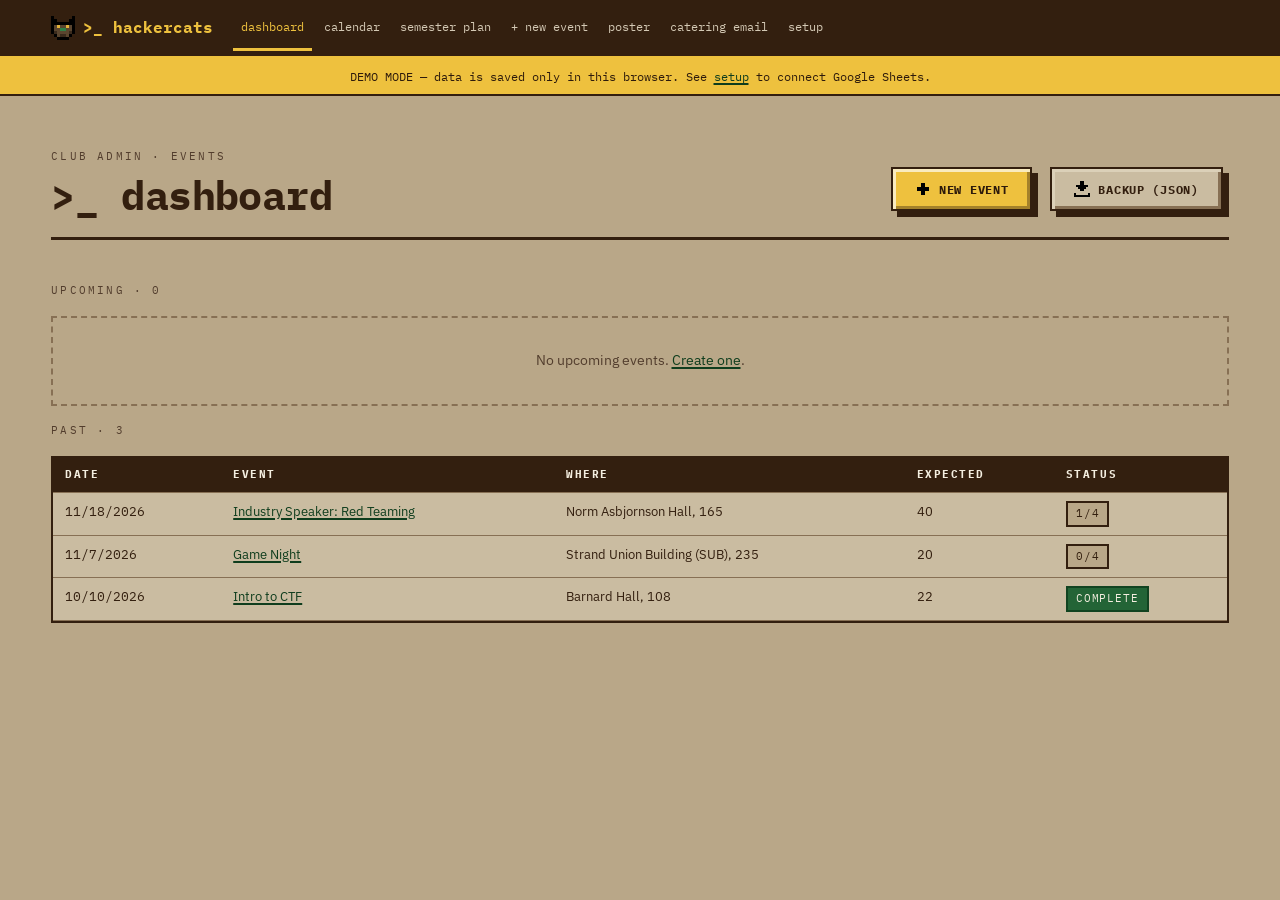
==== index.html @ 4f12ceac "Club admin app: events, posters, catering FRoR email, calendar, semester plan Static site for GitHub" ====
<!doctype html>
<html lang="en">
<head>
  <meta charset="utf-8">
  <meta name="viewport" content="width=device-width, initial-scale=1">
  <title>Club Admin — Dashboard</title>
  <link rel="icon" href="assets/icons/cat.svg">
  <link rel="stylesheet" href="css/app.css">
</head>
<body>
  <main class="page">
    <header class="head">
      <div>
        <div class="eyebrow">Club admin · events</div>
        <h1>&gt;_ dashboard</h1>
      </div>
      <div class="row">
        <a class="btn" href="event.html"><img src="assets/icons/plus.svg" alt=""> New event</a>
        <button class="btn btn--plain" id="export"><img src="assets/icons/download.svg" alt=""> Backup (JSON)</button>
      </div>
    </header>
    <div id="content" class="stack"><div class="empty">Loading…</div></div>
  </main>

  <script src="config.js"></script>
  <script src="js/demo-seed.js"></script>
  <script src="js/store.js"></script>
  <script src="js/common.js"></script>
  <script src="js/calendar.js"></script>
  <script src="js/dashboard.js"></script>
</body>
</html>
---- css/app.css ----
/*
 * App styles, built on the Hacker Cats design-kit tokens (css/tokens/*).
 * Brand rules (from the design kit README):
 *   - Fields sink, buttons rise.
 *   - Sharp corners everywhere. No gradients, no blur.
 *   - Green (--hc-live) is for state only (done / live), never navigation.
 *   - Fluid layout via clamp() and auto-fit grids instead of media queries.
 */
@import "./tokens/fonts.css";
@import "./tokens/colors.css";
@import "./tokens/typography.css";
@import "./tokens/spacing.css";
@import "./tokens/depth.css";
@import "./tokens/texture.css";
@import "./tokens/base.css";

/* ---------- layout ---------- */
.page {
  max-width: var(--page-max);
  margin: 0 auto;
  padding: var(--pad-page-y) var(--pad-page-x) 72px;
  display: flex;
  flex-direction: column;
  gap: var(--gap-stack);
}
.stack { display: flex; flex-direction: column; gap: var(--space-4); }
.row { display: flex; flex-wrap: wrap; gap: var(--space-3); align-items: center; }
.row--end { justify-content: flex-end; }
.grid { display: grid; gap: var(--space-5); grid-template-columns: repeat(auto-fit, minmax(min(100%, 320px), 1fr)); }
.grid--wide { grid-template-columns: repeat(auto-fit, minmax(min(100%, 460px), 1fr)); }
.hidden { display: none !important; }

/* ---------- top nav (ink surface) ---------- */
.nav {
  background: var(--surface-dark);
  color: var(--text-on-dark);
  border-bottom: var(--frame-thick) solid var(--hc-signal);
}
.nav__inner {
  max-width: var(--page-max);
  margin: 0 auto;
  padding: 0 var(--pad-page-x);
  display: flex;
  flex-wrap: wrap;
  align-items: center;
  gap: var(--space-2) var(--space-5);
  min-height: 56px;
}
.nav__brand {
  font-family: var(--font-mono);
  font-weight: 700;
  font-size: 16px;
  color: var(--hc-signal);
  text-decoration: none;
  display: flex;
  align-items: center;
  gap: var(--space-2);
}
.nav__brand img { width: 24px; height: 24px; image-rendering: pixelated; }
.nav__links { display: flex; flex-wrap: wrap; gap: 0 var(--space-1); flex: 1; }
.nav__links a {
  font-family: var(--font-mono);
  font-size: var(--size-mono-sm);
  text-transform: lowercase;
  color: var(--text-on-dark);
  text-decoration: none;
  padding: var(--space-3) var(--space-2);
  border-bottom: 3px solid transparent;
}
.nav__links a:hover { color: var(--hc-cream); }
.nav__links a[aria-current="page"] { color: var(--hc-signal); border-bottom-color: var(--hc-signal); }
.nav__auth { font-family: var(--font-mono); font-size: var(--size-mono-sm); display: flex; gap: var(--space-3); align-items: center; }

/* ---------- page heading ---------- */
.head {
  display: flex;
  align-items: flex-end;
  justify-content: space-between;
  gap: var(--space-6);
  flex-wrap: wrap;
  border-bottom: var(--frame-thick) solid var(--border-strong);
  padding-bottom: var(--space-5);
}
.eyebrow {
  font-family: var(--font-mono);
  font-size: var(--size-label);
  letter-spacing: var(--tracking-eyebrow);
  text-transform: uppercase;
  color: var(--text-muted);
}
h1, .h1 {
  font-family: var(--font-display);
  font-weight: 700;
  font-size: var(--size-h1);
  letter-spacing: var(--tracking-wordmark);
  line-height: var(--leading-tight);
  margin: var(--space-2) 0 0;
}
h2 { font-family: var(--font-sans); font-weight: 600; font-size: var(--size-h2); margin: 0; line-height: var(--leading-snug); }
h3 { font-family: var(--font-sans); font-weight: 600; font-size: 15px; margin: 0; }
.lead { color: var(--text-muted); max-width: 52ch; margin: 0; }
.muted { color: var(--text-muted); }
.mono { font-family: var(--font-mono); font-size: var(--size-mono); }
p { margin: 0; max-width: var(--measure-body); }

/* ---------- cards ---------- */
.card {
  background: var(--surface-card);
  border: var(--frame) solid var(--border-strong);
  box-shadow: var(--lift) var(--lift) 0 var(--hc-ground-drop);
  display: flex;
  flex-direction: column;
}
.card__bar {
  display: flex;
  align-items: baseline;
  justify-content: space-between;
  gap: var(--space-3);
  flex-wrap: wrap;
  padding: var(--space-3) var(--space-5);
  border-bottom: var(--frame) solid var(--border-strong);
  font-family: var(--font-mono);
  font-size: var(--size-mono-sm);
  letter-spacing: var(--tracking-label);
  text-transform: uppercase;
}
.card__body { padding: var(--pad-card); display: flex; flex-direction: column; gap: var(--space-4); }

/* ---------- buttons: they rise ---------- */
.btn {
  --face: var(--hc-signal);
  --hi: var(--hc-signal-hi);
  --lo: var(--hc-signal-lo);
  --label: var(--text-on-signal);
  appearance: none;
  display: inline-flex;
  align-items: center;
  justify-content: center;
  gap: var(--space-2);
  min-height: var(--hit-min);
  padding: 0 var(--pad-button-x);
  background: var(--face);
  color: var(--label);
  border: var(--frame) solid var(--hc-ink);
  box-shadow:
    inset var(--bevel) var(--bevel) 0 var(--hi),
    inset calc(var(--bevel) * -1) calc(var(--bevel) * -1) 0 var(--lo),
    var(--lift) var(--lift) 0 var(--hc-ink);
  font-family: var(--font-mono);
  font-weight: 700;
  font-size: var(--size-mono-sm);
  letter-spacing: 0.06em;
  text-transform: uppercase;
  text-decoration: none;
  cursor: pointer;
  transition: transform var(--dur-press) var(--ease-snap), box-shadow var(--dur-press) var(--ease-snap);
  margin: 0 var(--lift) var(--lift) 0; /* room for the drop */
}
.btn:hover { color: var(--label); }
.btn:active {
  transform: translate(var(--lift-travel), var(--lift-travel));
  box-shadow:
    inset var(--bevel) var(--bevel) 0 var(--hi),
    inset calc(var(--bevel) * -1) calc(var(--bevel) * -1) 0 var(--lo),
    var(--lift-press) var(--lift-press) 0 var(--hc-ink);
}
.btn:focus-visible { outline: 3px solid var(--hc-ink); outline-offset: 3px; }
.btn[disabled] { opacity: 0.5; cursor: not-allowed; }
.btn--ink { --face: var(--hc-ink); --hi: var(--hc-ink-tex); --lo: oklch(0.18 0.03 58); --label: var(--hc-cream); }
.btn--plain { --face: var(--hc-raised); --hi: var(--hc-field); --lo: var(--hc-line); --label: var(--hc-ink); }
.btn--danger { --face: var(--hc-oxide); --hi: var(--hc-oxide-hi); --lo: var(--hc-oxide-lo); --label: var(--text-on-oxide); }
.btn--sm { min-height: 34px; padding: 0 var(--space-3); font-size: var(--size-label); --lift: 4px; --lift-travel: 3px; --bevel: 2px; }
.btn img { width: 16px; height: 16px; image-rendering: pixelated; }

/* ---------- fields: they sink ---------- */
.field { display: flex; flex-direction: column; gap: var(--space-1); min-width: 0; }
.field > span, .label {
  font-family: var(--font-mono);
  font-size: var(--size-label);
  letter-spacing: var(--tracking-label);
  text-transform: uppercase;
  color: var(--text-muted);
}
.field small { color: var(--text-muted); font-size: var(--size-body-sm); }
input:not([type="checkbox"]):not([type="radio"]):not([type="color"]):not([type="file"]),
select,
textarea {
  font: inherit;
  font-family: var(--font-mono);
  font-size: var(--size-mono);
  color: var(--text-body);
  background: var(--surface-field);
  border: var(--frame) solid var(--border-strong);
  box-shadow: var(--well-shadow);
  padding: var(--pad-control-y) var(--pad-control-x);
  min-height: var(--hit-min);
  width: 100%;
}
textarea { min-height: 120px; resize: vertical; line-height: var(--leading-mono); }
input::placeholder, textarea::placeholder { color: var(--text-placeholder); }
input:focus, select:focus, textarea:focus { outline: 3px solid var(--hc-signal); outline-offset: 0; }
input[type="checkbox"], input[type="radio"] { width: 20px; height: 20px; accent-color: var(--hc-live); margin: 0; flex: none; }
input[type="color"] { width: 56px; height: var(--hit-min); border: var(--frame) solid var(--border-strong); padding: 2px; background: var(--surface-field); }
.form-grid { display: grid; gap: var(--space-4); grid-template-columns: repeat(auto-fit, minmax(min(100%, 200px), 1fr)); }
.form-grid .span-all { grid-column: 1 / -1; }
fieldset { border: var(--frame) solid var(--border-strong); padding: var(--space-5); margin: 0; display: flex; flex-direction: column; gap: var(--space-4); }
legend { font-family: var(--font-mono); font-weight: 700; font-size: var(--size-mono-sm); letter-spacing: var(--tracking-label); text-transform: uppercase; padding: 0 var(--space-2); }
.check { display: flex; align-items: center; gap: var(--space-2); cursor: pointer; }

/* ---------- alerts ---------- */
.alert {
  border: var(--frame) solid var(--border-strong);
  border-left-width: 10px;
  background: var(--surface-card);
  padding: var(--space-3) var(--space-4);
  display: flex;
  gap: var(--space-3);
  align-items: flex-start;
}
.alert img { width: 20px; height: 20px; flex: none; image-rendering: pixelated; margin-top: 2px; }
.alert strong { font-weight: 600; }
.alert--caution { border-left-color: var(--hc-signal); }
.alert--danger { border-left-color: var(--hc-oxide); color: var(--hc-oxide-quiet); }
.alert--ok { border-left-color: var(--hc-live); }
.alert--info { border-left-color: var(--hc-tan); }

/* ---------- chips / badges ---------- */
.chip {
  display: inline-flex;
  align-items: center;
  gap: 4px;
  font-family: var(--font-mono);
  font-size: var(--size-label);
  letter-spacing: 0.08em;
  text-transform: uppercase;
  padding: 2px 8px;
  border: var(--frame) solid var(--border-strong);
  background: var(--surface-page);
  white-space: nowrap;
}
.chip--signal { background: var(--hc-signal); color: var(--text-on-signal); }
.chip--ink { background: var(--hc-ink); color: var(--hc-cream); }
.chip--live { background: var(--hc-live); color: var(--text-on-live); border-color: var(--hc-live-lo); }
.chip--oxide { background: var(--hc-oxide); color: var(--text-on-oxide); }

/* ---------- event cards / checklist ---------- */
.event-card .card__bar { background: var(--hc-ink); color: var(--hc-cream); }
.event-card .card__bar .date { color: var(--hc-signal); }
.meta { display: grid; grid-template-columns: auto 1fr; gap: 2px var(--space-3); font-size: var(--size-body-sm); }
.meta dt { font-family: var(--font-mono); font-size: var(--size-label); text-transform: uppercase; letter-spacing: var(--tracking-label); color: var(--text-muted); padding-top: 2px; }
.meta dd { margin: 0; }
.checklist { list-style: none; margin: 0; padding: 0; display: grid; gap: var(--space-2); grid-template-columns: repeat(auto-fit, minmax(160px, 1fr)); }
.checklist label { display: flex; gap: var(--space-2); align-items: center; font-size: var(--size-body-sm); cursor: pointer; }
.checklist .done { color: var(--hc-live-quiet); font-weight: 600; }
.progress { height: 10px; border: var(--frame) solid var(--border-strong); background: var(--surface-field); }
.progress > div { height: 100%; background: var(--hc-live); }

/* ---------- tables ---------- */
.table-wrap { overflow-x: auto; border: var(--frame) solid var(--border-strong); }
table { border-collapse: collapse; width: 100%; font-size: var(--size-body-sm); background: var(--surface-card); }
th, td { text-align: left; padding: var(--space-2) var(--space-3); border-bottom: 1px solid var(--border-quiet); vertical-align: top; }
th { font-family: var(--font-mono); font-size: var(--size-label); letter-spacing: var(--tracking-label); text-transform: uppercase; background: var(--hc-ink); color: var(--hc-cream); }
tr.is-break td { background: var(--hc-ground); color: var(--text-muted); }
tr.is-now td { background: var(--hc-field); }

/* ---------- month calendar ---------- */
.cal { border: var(--frame) solid var(--border-strong); background: var(--surface-card); }
.cal__head { display: flex; justify-content: space-between; align-items: center; gap: var(--space-3); padding: var(--space-3) var(--space-4); border-bottom: var(--frame) solid var(--border-strong); flex-wrap: wrap; }
.cal__title { font-family: var(--font-mono); font-weight: 700; font-size: var(--size-h2); }
.cal__grid { display: grid; grid-template-columns: repeat(7, minmax(0, 1fr)); }
.cal__dow { font-family: var(--font-mono); font-size: var(--size-label); letter-spacing: var(--tracking-label); text-transform: uppercase; padding: var(--space-2); background: var(--hc-ink); color: var(--hc-cream); }
.cal__day { min-height: clamp(64px, 11vw, 116px); border-right: 1px solid var(--border-quiet); border-bottom: 1px solid var(--border-quiet); padding: 4px; display: flex; flex-direction: column; gap: 3px; min-width: 0; }
.cal__day:nth-child(7n) { border-right: 0; }
.cal__day.is-other { background: var(--hc-ground); opacity: 0.6; }
.cal__day.is-break { background: var(--hc-ground); }
.cal__day.is-today { outline: 3px solid var(--hc-ink); outline-offset: -3px; }
.cal__num { font-family: var(--font-mono); font-size: var(--size-mono-sm); font-weight: 700; }
.cal__item {
  display: block;
  font-size: 11px;
  line-height: 1.3;
  padding: 2px 4px;
  overflow: hidden;
  text-overflow: ellipsis;
  white-space: nowrap;
  text-decoration: none;
  border: 1px solid var(--hc-ink);
}
.cal__item--event { background: var(--hc-signal); color: var(--text-on-signal); }
.cal__item--meeting { background: var(--hc-ink); color: var(--hc-cream); }
.cal__item--break { background: transparent; border-style: dashed; color: var(--text-muted); }
.cal__item:hover { color: inherit; filter: brightness(1.08); }
.legend { display: flex; gap: var(--space-4); flex-wrap: wrap; font-size: var(--size-body-sm); align-items: center; }
.legend .cal__item { display: inline-block; }

/* ---------- tabs ---------- */
.tabs { display: flex; gap: 0; border-bottom: var(--frame) solid var(--border-strong); flex-wrap: wrap; }
.tabs button {
  font-family: var(--font-mono);
  font-size: var(--size-mono-sm);
  text-transform: uppercase;
  letter-spacing: 0.06em;
  background: transparent;
  border: var(--frame) solid transparent;
  border-bottom: 0;
  padding: var(--space-3) var(--space-4);
  cursor: pointer;
  color: var(--text-body);
  margin-bottom: -2px;
}
.tabs button[aria-selected="true"] { background: var(--surface-card); border-color: var(--border-strong); }

/* ---------- toast ---------- */
.toast {
  position: fixed;
  right: var(--space-5);
  bottom: var(--space-5);
  z-index: 50;
  background: var(--hc-ink);
  color: var(--hc-cream);
  font-family: var(--font-mono);
  font-size: var(--size-mono-sm);
  padding: var(--space-3) var(--space-4);
  border: var(--frame) solid var(--hc-signal);
  box-shadow: var(--lift) var(--lift) 0 var(--hc-ground-drop);
  max-width: min(90vw, 420px);
}
.toast--danger { border-color: var(--hc-oxide-hi); }

/* ---------- demo banner ---------- */
.banner {
  background: var(--hc-signal);
  color: var(--text-on-signal);
  border-bottom: var(--frame) solid var(--hc-ink);
  font-family: var(--font-mono);
  font-size: var(--size-mono-sm);
  padding: var(--space-2) var(--pad-page-x);
  text-align: center;
}

/* ---------- empty / loading ---------- */
.empty { border: var(--frame) dashed var(--border-quiet); padding: var(--space-7); text-align: center; color: var(--text-muted); }

/* ---------- code blocks (ink surface) ---------- */
pre, .terminal {
  background: var(--hc-ink);
  color: var(--text-on-dark);
  font-family: var(--font-mono);
  font-size: var(--size-mono-sm);
  line-height: var(--leading-mono);
  padding: var(--space-4);
  overflow-x: auto;
  margin: 0;
  white-space: pre-wrap;
  word-break: break-word;
}

@media print {
  .nav, .banner, .no-print { display: none !important; }
  body { background: #fff; }
}
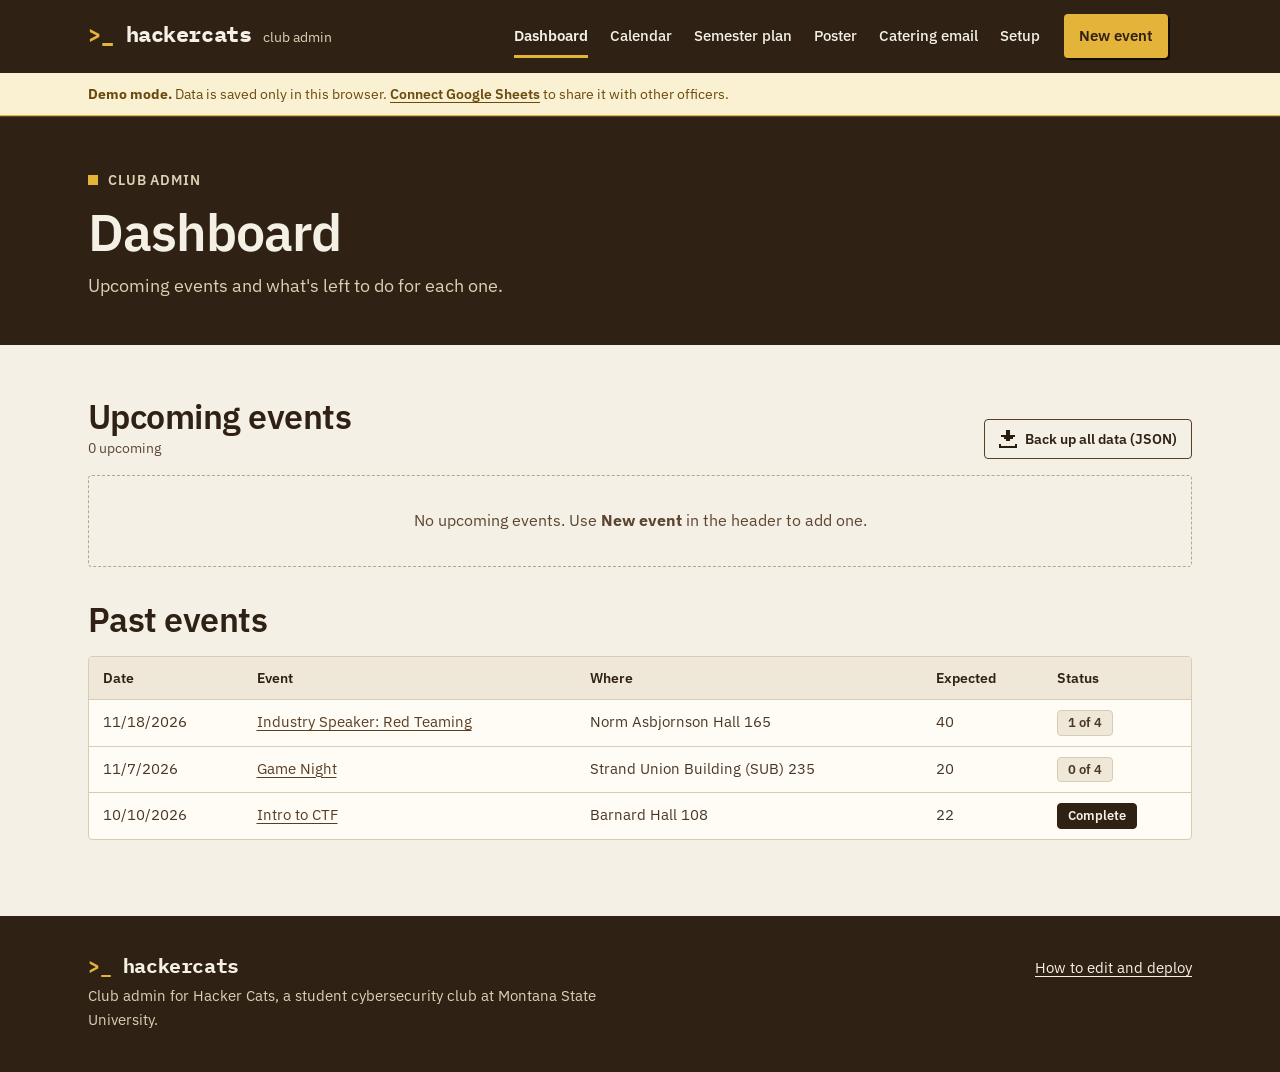
==== commit 3ec7bb55: "Redesign for the new Hacker Cats design kit (Web expression) Paper ground with ink header/footer and" ====
--- a/index.html
+++ b/index.html
@@ -3,27 +3,25 @@
 <head>
   <meta charset="utf-8">
   <meta name="viewport" content="width=device-width, initial-scale=1">
-  <title>Club Admin — Dashboard</title>
+  <title>Dashboard · hackercats club admin</title>
   <link rel="icon" href="assets/icons/cat.svg">
   <link rel="stylesheet" href="css/app.css">
 </head>
 <body>
-  <main class="page">
-    <header class="head">
-      <div>
-        <div class="eyebrow">Club admin · events</div>
-        <h1>&gt;_ dashboard</h1>
+  <main id="main" tabindex="-1">
+    <div class="page-head">
+      <div class="wrap">
+        <p class="eyebrow">Club admin</p>
+        <h1>Dashboard</h1>
+        <p class="lede">Upcoming events and what's left to do for each one.</p>
       </div>
-      <div class="row">
-        <a class="btn" href="event.html"><img src="assets/icons/plus.svg" alt=""> New event</a>
-        <button class="btn btn--plain" id="export"><img src="assets/icons/download.svg" alt=""> Backup (JSON)</button>
-      </div>
-    </header>
-    <div id="content" class="stack"><div class="empty">Loading…</div></div>
+    </div>
+    <div class="wrap page" id="content"><p class="muted">Loading…</p></div>
   </main>
 
   <script src="config.js"></script>
   <script src="js/demo-seed.js"></script>
+  <script src="js/icon-grids.js"></script>
   <script src="js/store.js"></script>
   <script src="js/common.js"></script>
   <script src="js/calendar.js"></script>
--- a/css/app.css
+++ b/css/app.css
@@ -1,361 +1,275 @@
 /*
- * App styles, built on the Hacker Cats design-kit tokens (css/tokens/*).
- * Brand rules (from the design kit README):
- *   - Fields sink, buttons rise.
- *   - Sharp corners everywhere. No gradients, no blur.
- *   - Green (--hc-live) is for state only (done / live), never navigation.
- *   - Fluid layout via clamp() and auto-fit grids instead of media queries.
+ * App styles: the Hacker Cats design kit's **Web** expression
+ * (design-kit/readme.md → "WEB foundations", design-kit/COMPONENTS.md).
+ * Style with --web-* tokens only (css/tokens/web.css); don't invent new colours.
+ *
+ * Quick rules:
+ *   - Paper ground, ink header/footer. Brown = primary action.
+ *   - Yellow = highlight only (markers, underlines, focus ring) — plus the one
+ *     CTA button that sits on the ink header. Never yellow text on paper.
+ *   - Green = something live right now. Not "done", not navigation.
+ *   - 4px corners; hard offset shadows only on cards and primary buttons.
+ *   - Hover darkens or adds a frame. One primary button per view.
+ *
+ * (Posters are print, so they use the Field Manual look in css/posters.css.)
  */
 @import "./tokens/fonts.css";
-@import "./tokens/colors.css";
-@import "./tokens/typography.css";
-@import "./tokens/spacing.css";
-@import "./tokens/depth.css";
-@import "./tokens/texture.css";
+@import "./tokens/colors.css";      /* Field Manual palette; used by pixel icons */
+@import "./tokens/web.css";
 @import "./tokens/base.css";
 
+h1, h2, h3 { color: var(--web-ink); font-weight: 600; margin: 0; text-wrap: balance; }
+h2 { font-size: var(--web-size-h2); line-height: 1.2; letter-spacing: -0.015em; }
+h3 { font-size: var(--web-size-h3); line-height: 1.3; }
+p { margin: 0; max-width: var(--web-measure); }
+code, kbd, pre, .mono { font-family: var(--web-font-mono); font-size: 0.92em; }
+.muted { color: var(--web-muted); }
+.small { font-size: var(--web-size-small); }
+.hidden { display: none !important; }
+#draft-note:empty, #error-summary:empty, #meeting-errors:empty, #made-row:empty { display: none; }
+.sr-only { position: absolute; width: 1px; height: 1px; overflow: hidden; clip: rect(0 0 0 0); white-space: nowrap; }
+
 /* ---------- layout ---------- */
-.page {
-  max-width: var(--page-max);
-  margin: 0 auto;
-  padding: var(--pad-page-y) var(--pad-page-x) 72px;
-  display: flex;
-  flex-direction: column;
-  gap: var(--gap-stack);
-}
-.stack { display: flex; flex-direction: column; gap: var(--space-4); }
-.row { display: flex; flex-wrap: wrap; gap: var(--space-3); align-items: center; }
-.row--end { justify-content: flex-end; }
-.grid { display: grid; gap: var(--space-5); grid-template-columns: repeat(auto-fit, minmax(min(100%, 320px), 1fr)); }
-.grid--wide { grid-template-columns: repeat(auto-fit, minmax(min(100%, 460px), 1fr)); }
-.hidden { display: none !important; }
-
-/* ---------- top nav (ink surface) ---------- */
-.nav {
-  background: var(--surface-dark);
-  color: var(--text-on-dark);
-  border-bottom: var(--frame-thick) solid var(--hc-signal);
-}
-.nav__inner {
-  max-width: var(--page-max);
-  margin: 0 auto;
-  padding: 0 var(--pad-page-x);
-  display: flex;
-  flex-wrap: wrap;
-  align-items: center;
-  gap: var(--space-2) var(--space-5);
-  min-height: 56px;
-}
-.nav__brand {
-  font-family: var(--font-mono);
-  font-weight: 700;
-  font-size: 16px;
-  color: var(--hc-signal);
-  text-decoration: none;
-  display: flex;
-  align-items: center;
-  gap: var(--space-2);
-}
-.nav__brand img { width: 24px; height: 24px; image-rendering: pixelated; }
-.nav__links { display: flex; flex-wrap: wrap; gap: 0 var(--space-1); flex: 1; }
-.nav__links a {
-  font-family: var(--font-mono);
-  font-size: var(--size-mono-sm);
-  text-transform: lowercase;
-  color: var(--text-on-dark);
-  text-decoration: none;
-  padding: var(--space-3) var(--space-2);
-  border-bottom: 3px solid transparent;
-}
-.nav__links a:hover { color: var(--hc-cream); }
-.nav__links a[aria-current="page"] { color: var(--hc-signal); border-bottom-color: var(--hc-signal); }
-.nav__auth { font-family: var(--font-mono); font-size: var(--size-mono-sm); display: flex; gap: var(--space-3); align-items: center; }
-
-/* ---------- page heading ---------- */
-.head {
-  display: flex;
-  align-items: flex-end;
-  justify-content: space-between;
-  gap: var(--space-6);
-  flex-wrap: wrap;
-  border-bottom: var(--frame-thick) solid var(--border-strong);
-  padding-bottom: var(--space-5);
-}
+.wrap { max-width: var(--web-page-max); margin: 0 auto; padding-left: var(--web-pad-x); padding-right: var(--web-pad-x); }
+.page { padding-top: clamp(32px, 4vw, 56px); padding-bottom: var(--web-section-y); display: flex; flex-direction: column; gap: 32px; }
+.stack { display: flex; flex-direction: column; gap: 16px; }
+.row { display: flex; flex-wrap: wrap; gap: 12px; align-items: center; }
+.row--between { justify-content: space-between; }
+.grid { display: grid; gap: 20px; grid-template-columns: repeat(auto-fit, minmax(min(100%, 340px), 1fr)); }
+.section-head { display: flex; justify-content: space-between; align-items: flex-end; gap: 12px 16px; flex-wrap: wrap; }
+.section-head p { font-size: var(--web-size-small); color: var(--web-muted); }
+
+/* ---------- skip link ---------- */
+.skip {
+  position: absolute; left: -9999px; top: 12px; z-index: 20;
+  background: var(--web-ink); color: var(--web-on-ink); padding: 10px 16px;
+  border-radius: var(--web-radius); font-weight: 600; text-decoration: none;
+}
+.skip:focus { left: 12px; outline: 3px solid var(--web-yellow); color: var(--web-on-ink); }
+
+/* ---------- header (ink chrome) ---------- */
+.site-header { background: var(--web-ink); border-bottom: 1px solid var(--web-ink); }
+.site-header__inner {
+  display: flex; align-items: center; justify-content: space-between; gap: 12px 32px; flex-wrap: wrap;
+  padding-top: 14px; padding-bottom: 14px;
+}
+.brand { display: inline-flex; align-items: baseline; gap: 12px; text-decoration: none; padding: 8px 0; border-radius: var(--web-radius); }
+.wordmark { font-family: var(--web-font-mono); font-weight: 700; font-size: 22px; letter-spacing: -0.02em; line-height: 1; color: var(--web-on-ink); }
+.wordmark .prompt { color: var(--web-yellow); }
+.brand__sub { font-size: var(--web-size-small); color: var(--web-on-ink-muted); }
+.site-nav { display: flex; align-items: center; gap: 8px 24px; flex-wrap: wrap; }
+.site-nav ul { list-style: none; margin: 0; padding: 0; display: flex; flex-wrap: wrap; gap: 4px 22px; }
+.site-nav a {
+  display: inline-flex; align-items: center; min-height: var(--web-hit); padding: 10px 0 7px;
+  border-bottom: 3px solid transparent; color: var(--web-on-ink); text-decoration: none; font-size: 15px; font-weight: 500;
+}
+.site-nav a:hover { border-bottom-color: var(--web-control); color: var(--web-on-ink); }
+.site-nav a[aria-current="page"] { border-bottom-color: var(--web-yellow); font-weight: 600; }
+/* The CTA in the nav is a button, not a nav link: undo the link styles above. */
+.site-nav a.btn { color: var(--fg); padding: 0 14px; min-height: var(--web-hit); border: 1.5px solid var(--border); font-weight: 600; font-size: 15px; }
+.site-nav a.btn:hover { color: var(--fg); border-color: var(--border); }
+.site-header :focus-visible, .page-head :focus-visible, .site-footer :focus-visible, .on-ink :focus-visible { outline-color: var(--web-yellow); }
+.auth { display: flex; gap: 10px; align-items: center; font-size: var(--web-size-small); color: var(--web-on-ink-muted); }
+
+/* ---------- page header (ink band) ---------- */
+.page-head { background: var(--web-ink); border-top: 1px solid var(--web-ink-rule); }
+.page-head .wrap { padding-top: clamp(32px, 4vw, 56px); padding-bottom: clamp(28px, 3.5vw, 44px); display: flex; flex-direction: column; gap: 12px; }
+.page-head h1 { font-size: var(--web-size-h1); line-height: 1.1; letter-spacing: -0.02em; color: var(--web-on-ink); }
+.page-head .lede { font-size: var(--web-size-lead); color: var(--web-on-ink-muted); max-width: 62ch; }
 .eyebrow {
-  font-family: var(--font-mono);
-  font-size: var(--size-label);
-  letter-spacing: var(--tracking-eyebrow);
-  text-transform: uppercase;
-  color: var(--text-muted);
-}
-h1, .h1 {
-  font-family: var(--font-display);
-  font-weight: 700;
-  font-size: var(--size-h1);
-  letter-spacing: var(--tracking-wordmark);
-  line-height: var(--leading-tight);
-  margin: var(--space-2) 0 0;
-}
-h2 { font-family: var(--font-sans); font-weight: 600; font-size: var(--size-h2); margin: 0; line-height: var(--leading-snug); }
-h3 { font-family: var(--font-sans); font-weight: 600; font-size: 15px; margin: 0; }
-.lead { color: var(--text-muted); max-width: 52ch; margin: 0; }
-.muted { color: var(--text-muted); }
-.mono { font-family: var(--font-mono); font-size: var(--size-mono); }
-p { margin: 0; max-width: var(--measure-body); }
+  display: flex; align-items: center; gap: 10px; margin: 0;
+  font-size: 14px; font-weight: 600; letter-spacing: 0.06em; text-transform: uppercase; color: var(--web-muted);
+}
+.eyebrow::before { content: ""; width: 10px; height: 10px; background: var(--web-yellow); flex: none; }
+.page-head .eyebrow { color: var(--web-on-ink-muted); }
+
+/* ---------- demo-mode band ---------- */
+.notice-band { background: var(--web-yellow-tint); border-bottom: 1px solid var(--web-yellow); color: var(--web-yellow-text); font-size: var(--web-size-small); }
+.notice-band .wrap { padding-top: 10px; padding-bottom: 10px; }
+.notice-band a { color: var(--web-yellow-text); font-weight: 600; }
+
+/* ---------- footer ---------- */
+.site-footer { background: var(--web-ink); color: var(--web-on-ink); margin-top: auto; }
+.site-footer .wrap { padding-top: 40px; padding-bottom: 40px; display: flex; justify-content: space-between; gap: 24px 48px; flex-wrap: wrap; }
+.site-footer p { font-size: 15px; color: var(--web-on-ink-muted); }
+.site-footer .wordmark { font-size: 20px; display: block; margin-bottom: 8px; }
+.site-footer a { color: var(--web-on-ink); }
+body { display: flex; flex-direction: column; min-height: 100vh; }
+main { flex: 1; outline: none; }
+
+/* ---------- buttons ---------- */
+.btn {
+  --bg: var(--web-brown); --bg-hover: var(--web-brown-hover); --fg: var(--web-surface); --border: transparent; --shadow: var(--web-shadow-button);
+  display: inline-flex; align-items: center; justify-content: center; gap: 10px;
+  min-height: 48px; padding: 0 22px;
+  font: 600 16px/1.2 var(--web-font);
+  color: var(--fg); background: var(--bg);
+  border: 1.5px solid var(--border); border-radius: var(--web-radius);
+  box-shadow: var(--shadow);
+  text-decoration: none; cursor: pointer;
+  transition: background 120ms var(--web-ease);
+}
+.btn:hover { background: var(--bg-hover); color: var(--fg); }
+.btn--signal { --bg: var(--web-yellow); --bg-hover: #EBC155; --fg: var(--web-ink); --shadow: 2px 2px 0 #140D06; } /* only on ink surfaces */
+.btn--secondary { --bg: transparent; --bg-hover: var(--web-sunk); --fg: var(--web-ink); --border: var(--web-brown); --shadow: none; }
+.btn--on-ink { --bg: transparent; --bg-hover: #3E2D1C; --fg: var(--web-on-ink); --border: var(--web-on-ink-muted); --shadow: none; } /* secondary, on ink */
+.btn--ghost { --bg: transparent; --bg-hover: var(--web-sunk); --fg: var(--web-ink); --shadow: none; text-decoration: underline; text-underline-offset: 4px; }
+.btn--danger { --bg: var(--web-red); --bg-hover: #86311C; --fg: #FFFCF6; }
+.btn--sm { min-height: 40px; padding: 0 14px; font-size: 14px; gap: 8px; }
+.btn[disabled], .btn[aria-disabled="true"] {
+  --bg: var(--web-sunk); --bg-hover: var(--web-sunk); --fg: var(--web-muted); --shadow: none;
+  border: 1.5px dashed var(--web-line-strong); cursor: not-allowed;
+}
+.btn svg { flex: none; }
+/* <label class="btn"> wrapping a hidden file input */
+.btn:has(input[type="file"]:focus-visible) { outline: var(--web-focus-outline); outline-offset: 2px; }
 
 /* ---------- cards ---------- */
 .card {
-  background: var(--surface-card);
-  border: var(--frame) solid var(--border-strong);
-  box-shadow: var(--lift) var(--lift) 0 var(--hc-ground-drop);
-  display: flex;
-  flex-direction: column;
-}
-.card__bar {
-  display: flex;
-  align-items: baseline;
-  justify-content: space-between;
-  gap: var(--space-3);
-  flex-wrap: wrap;
-  padding: var(--space-3) var(--space-5);
-  border-bottom: var(--frame) solid var(--border-strong);
-  font-family: var(--font-mono);
-  font-size: var(--size-mono-sm);
-  letter-spacing: var(--tracking-label);
-  text-transform: uppercase;
-}
-.card__body { padding: var(--pad-card); display: flex; flex-direction: column; gap: var(--space-4); }
-
-/* ---------- buttons: they rise ---------- */
-.btn {
-  --face: var(--hc-signal);
-  --hi: var(--hc-signal-hi);
-  --lo: var(--hc-signal-lo);
-  --label: var(--text-on-signal);
-  appearance: none;
-  display: inline-flex;
-  align-items: center;
-  justify-content: center;
-  gap: var(--space-2);
-  min-height: var(--hit-min);
-  padding: 0 var(--pad-button-x);
-  background: var(--face);
-  color: var(--label);
-  border: var(--frame) solid var(--hc-ink);
-  box-shadow:
-    inset var(--bevel) var(--bevel) 0 var(--hi),
-    inset calc(var(--bevel) * -1) calc(var(--bevel) * -1) 0 var(--lo),
-    var(--lift) var(--lift) 0 var(--hc-ink);
-  font-family: var(--font-mono);
-  font-weight: 700;
-  font-size: var(--size-mono-sm);
-  letter-spacing: 0.06em;
-  text-transform: uppercase;
-  text-decoration: none;
-  cursor: pointer;
-  transition: transform var(--dur-press) var(--ease-snap), box-shadow var(--dur-press) var(--ease-snap);
-  margin: 0 var(--lift) var(--lift) 0; /* room for the drop */
-}
-.btn:hover { color: var(--label); }
-.btn:active {
-  transform: translate(var(--lift-travel), var(--lift-travel));
-  box-shadow:
-    inset var(--bevel) var(--bevel) 0 var(--hi),
-    inset calc(var(--bevel) * -1) calc(var(--bevel) * -1) 0 var(--lo),
-    var(--lift-press) var(--lift-press) 0 var(--hc-ink);
-}
-.btn:focus-visible { outline: 3px solid var(--hc-ink); outline-offset: 3px; }
-.btn[disabled] { opacity: 0.5; cursor: not-allowed; }
-.btn--ink { --face: var(--hc-ink); --hi: var(--hc-ink-tex); --lo: oklch(0.18 0.03 58); --label: var(--hc-cream); }
-.btn--plain { --face: var(--hc-raised); --hi: var(--hc-field); --lo: var(--hc-line); --label: var(--hc-ink); }
-.btn--danger { --face: var(--hc-oxide); --hi: var(--hc-oxide-hi); --lo: var(--hc-oxide-lo); --label: var(--text-on-oxide); }
-.btn--sm { min-height: 34px; padding: 0 var(--space-3); font-size: var(--size-label); --lift: 4px; --lift-travel: 3px; --bevel: 2px; }
-.btn img { width: 16px; height: 16px; image-rendering: pixelated; }
-
-/* ---------- fields: they sink ---------- */
-.field { display: flex; flex-direction: column; gap: var(--space-1); min-width: 0; }
-.field > span, .label {
-  font-family: var(--font-mono);
-  font-size: var(--size-label);
-  letter-spacing: var(--tracking-label);
-  text-transform: uppercase;
-  color: var(--text-muted);
-}
-.field small { color: var(--text-muted); font-size: var(--size-body-sm); }
-input:not([type="checkbox"]):not([type="radio"]):not([type="color"]):not([type="file"]),
-select,
-textarea {
-  font: inherit;
-  font-family: var(--font-mono);
-  font-size: var(--size-mono);
-  color: var(--text-body);
-  background: var(--surface-field);
-  border: var(--frame) solid var(--border-strong);
-  box-shadow: var(--well-shadow);
-  padding: var(--pad-control-y) var(--pad-control-x);
-  min-height: var(--hit-min);
-  width: 100%;
-}
-textarea { min-height: 120px; resize: vertical; line-height: var(--leading-mono); }
-input::placeholder, textarea::placeholder { color: var(--text-placeholder); }
-input:focus, select:focus, textarea:focus { outline: 3px solid var(--hc-signal); outline-offset: 0; }
-input[type="checkbox"], input[type="radio"] { width: 20px; height: 20px; accent-color: var(--hc-live); margin: 0; flex: none; }
-input[type="color"] { width: 56px; height: var(--hit-min); border: var(--frame) solid var(--border-strong); padding: 2px; background: var(--surface-field); }
-.form-grid { display: grid; gap: var(--space-4); grid-template-columns: repeat(auto-fit, minmax(min(100%, 200px), 1fr)); }
-.form-grid .span-all { grid-column: 1 / -1; }
-fieldset { border: var(--frame) solid var(--border-strong); padding: var(--space-5); margin: 0; display: flex; flex-direction: column; gap: var(--space-4); }
-legend { font-family: var(--font-mono); font-weight: 700; font-size: var(--size-mono-sm); letter-spacing: var(--tracking-label); text-transform: uppercase; padding: 0 var(--space-2); }
-.check { display: flex; align-items: center; gap: var(--space-2); cursor: pointer; }
+  background: var(--web-surface); border: 1px solid var(--web-line); border-radius: var(--web-radius);
+  box-shadow: var(--web-shadow-card); padding: 24px; display: flex; flex-direction: column; gap: 16px; min-width: 0;
+}
+.card--flat { box-shadow: none; }
+.card--ink { background: var(--web-ink); border-color: var(--web-ink); color: var(--web-on-ink); box-shadow: none; }
+.card__head { display: flex; justify-content: space-between; align-items: baseline; gap: 8px 16px; flex-wrap: wrap; }
+.card__head .meta { font-size: var(--web-size-small); color: var(--web-muted); }
+
+/* ---------- badges ---------- */
+.badge {
+  display: inline-flex; align-items: center; gap: 8px; padding: 2px 10px;
+  font: 600 13px/1.5 var(--web-font); white-space: nowrap;
+  color: var(--web-text); background: var(--web-sunk); border: 1px solid var(--web-line); border-radius: var(--web-radius);
+}
+.badge--signal { color: var(--web-yellow-text); background: var(--web-yellow-tint); border-color: var(--web-yellow); }
+.badge--danger { color: var(--web-red-text); background: var(--web-red-tint); border-color: var(--web-red); }
+.badge--live { color: var(--web-green-text); background: var(--web-green-tint); border-color: var(--web-green); }
+.badge--ink { color: var(--web-on-ink); background: var(--web-ink); border-color: var(--web-ink); }
 
 /* ---------- alerts ---------- */
 .alert {
-  border: var(--frame) solid var(--border-strong);
-  border-left-width: 10px;
-  background: var(--surface-card);
-  padding: var(--space-3) var(--space-4);
-  display: flex;
-  gap: var(--space-3);
-  align-items: flex-start;
-}
-.alert img { width: 20px; height: 20px; flex: none; image-rendering: pixelated; margin-top: 2px; }
-.alert strong { font-weight: 600; }
-.alert--caution { border-left-color: var(--hc-signal); }
-.alert--danger { border-left-color: var(--hc-oxide); color: var(--hc-oxide-quiet); }
-.alert--ok { border-left-color: var(--hc-live); }
-.alert--info { border-left-color: var(--hc-tan); }
-
-/* ---------- chips / badges ---------- */
-.chip {
-  display: inline-flex;
-  align-items: center;
-  gap: 4px;
-  font-family: var(--font-mono);
-  font-size: var(--size-label);
-  letter-spacing: 0.08em;
-  text-transform: uppercase;
-  padding: 2px 8px;
-  border: var(--frame) solid var(--border-strong);
-  background: var(--surface-page);
-  white-space: nowrap;
-}
-.chip--signal { background: var(--hc-signal); color: var(--text-on-signal); }
-.chip--ink { background: var(--hc-ink); color: var(--hc-cream); }
-.chip--live { background: var(--hc-live); color: var(--text-on-live); border-color: var(--hc-live-lo); }
-.chip--oxide { background: var(--hc-oxide); color: var(--text-on-oxide); }
-
-/* ---------- event cards / checklist ---------- */
-.event-card .card__bar { background: var(--hc-ink); color: var(--hc-cream); }
-.event-card .card__bar .date { color: var(--hc-signal); }
-.meta { display: grid; grid-template-columns: auto 1fr; gap: 2px var(--space-3); font-size: var(--size-body-sm); }
-.meta dt { font-family: var(--font-mono); font-size: var(--size-label); text-transform: uppercase; letter-spacing: var(--tracking-label); color: var(--text-muted); padding-top: 2px; }
-.meta dd { margin: 0; }
-.checklist { list-style: none; margin: 0; padding: 0; display: grid; gap: var(--space-2); grid-template-columns: repeat(auto-fit, minmax(160px, 1fr)); }
-.checklist label { display: flex; gap: var(--space-2); align-items: center; font-size: var(--size-body-sm); cursor: pointer; }
-.checklist .done { color: var(--hc-live-quiet); font-weight: 600; }
-.progress { height: 10px; border: var(--frame) solid var(--border-strong); background: var(--surface-field); }
-.progress > div { height: 100%; background: var(--hc-live); }
+  display: grid; grid-template-columns: 24px 1fr; gap: 12px; align-items: start; padding: 14px 16px;
+  background: var(--web-surface); border: 1px solid var(--web-line-strong); border-radius: var(--web-radius); color: var(--web-text);
+}
+.alert svg { margin-top: 2px; }
+.alert__title { font-weight: 600; color: var(--web-ink); }
+.alert__body { margin-top: 2px; }
+.alert--warning { background: var(--web-yellow-tint); border-color: #C9971F; }
+.alert--warning .alert__title { color: var(--web-yellow-text); }
+.alert--danger { background: var(--web-red-tint); border-color: var(--web-red); }
+.alert--danger .alert__title { color: var(--web-red-text); }
+.alert--live { background: var(--web-green-tint); border-color: var(--web-green); }
+.alert--live .alert__title { color: var(--web-green-text); }
+
+/* ---------- forms ---------- */
+.field { display: flex; flex-direction: column; gap: 6px; min-width: 0; }
+.field__top { display: flex; justify-content: space-between; align-items: baseline; gap: 12px; }
+.field label, .field .label, legend { font-weight: 600; color: var(--web-ink); }
+.field__hint { font-size: var(--web-size-small); color: var(--web-muted); font-weight: 400; }
+.field__note { font-size: var(--web-size-small); color: var(--web-muted); }
+.field__note--error { color: var(--web-red-text); font-weight: 600; }
+input:not([type="checkbox"]):not([type="radio"]):not([type="color"]):not([type="file"]),
+select, textarea {
+  font: 16px/1.4 var(--web-font); color: var(--web-ink);
+  background: var(--web-field); border: 1px solid var(--web-control); border-radius: var(--web-radius);
+  padding: 10px 12px; min-height: var(--web-control-h); width: 100%;
+  transition: box-shadow 120ms var(--web-ease), border-color 120ms var(--web-ease);
+}
+textarea { line-height: 1.5; resize: vertical; min-height: 120px; }
+input::placeholder, textarea::placeholder { color: #8C7556; }
+input:focus, select:focus, textarea:focus { outline: none; border-color: var(--web-ink); box-shadow: var(--web-focus-ring); }
+[aria-invalid="true"] { border-color: var(--web-red) !important; }
+input[readonly] { background: var(--web-sunk); }
+input[type="checkbox"], input[type="radio"] { width: 20px; height: 20px; margin: 0; accent-color: var(--web-brown); flex: none; }
+input[type="color"] { width: 52px; height: 44px; padding: 3px; border: 1px solid var(--web-control); border-radius: var(--web-radius); background: var(--web-field); cursor: pointer; }
+.form { display: flex; flex-direction: column; gap: 28px; max-width: 760px; }
+.form-grid { display: grid; gap: 20px; grid-template-columns: repeat(auto-fit, minmax(min(100%, 200px), 1fr)); }
+.form-grid .span-all { grid-column: 1 / -1; }
+fieldset { margin: 0; min-width: 0; padding: 16px 20px 20px; background: var(--web-surface); border: 1px solid var(--web-line); border-radius: var(--web-radius); display: flex; flex-direction: column; gap: 18px; }
+fieldset.quiet { padding: 0; background: none; border: 0; }
+legend { padding: 0 6px; font-size: 18px; }
+.check { display: inline-flex; align-items: center; gap: 10px; min-height: var(--web-hit); cursor: pointer; color: var(--web-text); }
+.choices { display: flex; flex-wrap: wrap; gap: 4px 24px; }
+
+/* Segmented control: buttons with aria-pressed */
+.segmented { display: inline-flex; flex-wrap: wrap; gap: 6px; }
+.segmented button {
+  min-height: 40px; padding: 0 16px; font: 600 15px/1 var(--web-font); cursor: pointer;
+  color: var(--web-ink); background: var(--web-surface); border: 1px solid var(--web-line-strong); border-radius: var(--web-radius);
+  transition: background 120ms var(--web-ease);
+}
+.segmented button:hover { background: var(--web-sunk); }
+.segmented button[aria-pressed="true"] { color: var(--web-surface); background: var(--web-brown); border-color: var(--web-brown); }
+
+/* ---------- event cards ---------- */
+.event-head { display: grid; grid-template-columns: 64px minmax(0, 1fr); gap: 16px 20px; align-items: center; }
+.date-block { text-align: center; border-right: 1px solid var(--web-line); padding-right: 16px; }
+.date-block .dow { font-size: 13px; font-weight: 600; text-transform: uppercase; letter-spacing: 0.06em; color: var(--web-muted); }
+.date-block .day { font-size: 28px; font-weight: 600; line-height: 1.1; color: var(--web-ink); }
+.event-head h3 { font-size: 18px; }
+.event-head p { font-size: 15px; color: var(--web-muted); margin-top: 2px; }
+.details { display: grid; grid-template-columns: auto 1fr; gap: 4px 20px; font-size: 15px; margin: 0; }
+.details dt { font-weight: 600; color: var(--web-ink); }
+.details dd { margin: 0; }
+.status { display: flex; flex-direction: column; gap: 8px; border-top: 1px solid var(--web-line); padding-top: 16px; }
+.progress { height: 8px; background: var(--web-sunk); border: 1px solid var(--web-line); border-radius: var(--web-radius); overflow: hidden; }
+.progress > div { height: 100%; background: var(--web-brown); }
+.checklist { list-style: none; margin: 0; padding: 0; display: grid; gap: 0 16px; grid-template-columns: repeat(auto-fit, minmax(170px, 1fr)); }
+.checklist .check { font-size: 15px; }
 
 /* ---------- tables ---------- */
-.table-wrap { overflow-x: auto; border: var(--frame) solid var(--border-strong); }
-table { border-collapse: collapse; width: 100%; font-size: var(--size-body-sm); background: var(--surface-card); }
-th, td { text-align: left; padding: var(--space-2) var(--space-3); border-bottom: 1px solid var(--border-quiet); vertical-align: top; }
-th { font-family: var(--font-mono); font-size: var(--size-label); letter-spacing: var(--tracking-label); text-transform: uppercase; background: var(--hc-ink); color: var(--hc-cream); }
-tr.is-break td { background: var(--hc-ground); color: var(--text-muted); }
-tr.is-now td { background: var(--hc-field); }
+.table-wrap { position: relative; /* clips .sr-only text inside scrolled tables */ overflow-x: auto; background: var(--web-surface); border: 1px solid var(--web-line); border-radius: var(--web-radius); }
+table { border-collapse: collapse; width: 100%; font-size: 15px; }
+th, td { text-align: left; padding: 10px 14px; border-bottom: 1px solid var(--web-line); vertical-align: top; }
+tbody tr:last-child td { border-bottom: 0; }
+th { background: var(--web-sunk); color: var(--web-ink); font-weight: 600; font-size: 14px; white-space: nowrap; }
+tr.is-break td { background: var(--web-paper); color: var(--web-muted); }
+tr.is-now td { background: var(--web-yellow-tint); }
 
 /* ---------- month calendar ---------- */
-.cal { border: var(--frame) solid var(--border-strong); background: var(--surface-card); }
-.cal__head { display: flex; justify-content: space-between; align-items: center; gap: var(--space-3); padding: var(--space-3) var(--space-4); border-bottom: var(--frame) solid var(--border-strong); flex-wrap: wrap; }
-.cal__title { font-family: var(--font-mono); font-weight: 700; font-size: var(--size-h2); }
+.cal { background: var(--web-surface); border: 1px solid var(--web-line); border-radius: var(--web-radius); box-shadow: var(--web-shadow-card); overflow: hidden; }
+.cal__head { display: flex; justify-content: space-between; align-items: center; gap: 12px; padding: 12px 16px; border-bottom: 1px solid var(--web-line); flex-wrap: wrap; }
+.cal__title { font-size: var(--web-size-h3); font-weight: 600; color: var(--web-ink); margin: 0; }
 .cal__grid { display: grid; grid-template-columns: repeat(7, minmax(0, 1fr)); }
-.cal__dow { font-family: var(--font-mono); font-size: var(--size-label); letter-spacing: var(--tracking-label); text-transform: uppercase; padding: var(--space-2); background: var(--hc-ink); color: var(--hc-cream); }
-.cal__day { min-height: clamp(64px, 11vw, 116px); border-right: 1px solid var(--border-quiet); border-bottom: 1px solid var(--border-quiet); padding: 4px; display: flex; flex-direction: column; gap: 3px; min-width: 0; }
+.cal__dow { padding: 8px; background: var(--web-sunk); border-bottom: 1px solid var(--web-line); font-size: 13px; font-weight: 600; text-transform: uppercase; letter-spacing: 0.06em; color: var(--web-muted); }
+.cal__day { min-height: clamp(68px, 11vw, 120px); padding: 6px; border-right: 1px solid var(--web-line); border-bottom: 1px solid var(--web-line); display: flex; flex-direction: column; gap: 4px; min-width: 0; }
 .cal__day:nth-child(7n) { border-right: 0; }
-.cal__day.is-other { background: var(--hc-ground); opacity: 0.6; }
-.cal__day.is-break { background: var(--hc-ground); }
-.cal__day.is-today { outline: 3px solid var(--hc-ink); outline-offset: -3px; }
-.cal__num { font-family: var(--font-mono); font-size: var(--size-mono-sm); font-weight: 700; }
+.cal__day.is-other { background: var(--web-paper); color: var(--web-muted); }
+.cal__day.is-break { background: var(--web-paper); }
+.cal__num { font-size: 14px; font-weight: 600; color: var(--web-ink); display: flex; align-items: center; gap: 6px; }
+.cal__day.is-other .cal__num { color: var(--web-muted); font-weight: 400; }
+.cal__day.is-today .cal__num::before { content: ""; width: 8px; height: 8px; background: var(--web-yellow); }
 .cal__item {
-  display: block;
-  font-size: 11px;
-  line-height: 1.3;
-  padding: 2px 4px;
-  overflow: hidden;
-  text-overflow: ellipsis;
-  white-space: nowrap;
-  text-decoration: none;
-  border: 1px solid var(--hc-ink);
-}
-.cal__item--event { background: var(--hc-signal); color: var(--text-on-signal); }
-.cal__item--meeting { background: var(--hc-ink); color: var(--hc-cream); }
-.cal__item--break { background: transparent; border-style: dashed; color: var(--text-muted); }
-.cal__item:hover { color: inherit; filter: brightness(1.08); }
-.legend { display: flex; gap: var(--space-4); flex-wrap: wrap; font-size: var(--size-body-sm); align-items: center; }
+  display: block; font-size: 12px; line-height: 1.35; padding: 2px 6px; border-radius: var(--web-radius);
+  overflow: hidden; text-overflow: ellipsis; white-space: nowrap; text-decoration: none; border: 1px solid;
+}
+.cal__item--event { background: var(--web-yellow-tint); border-color: var(--web-yellow); color: var(--web-yellow-text); font-weight: 600; }
+.cal__item--meeting { background: var(--web-sunk); border-color: var(--web-line-strong); color: var(--web-ink); }
+.cal__item--break { background: transparent; border-style: dashed; border-color: var(--web-line-strong); color: var(--web-muted); }
+a.cal__item:hover { border-color: var(--web-ink); color: var(--web-ink); }
+.legend { display: flex; gap: 8px 20px; flex-wrap: wrap; align-items: center; font-size: var(--web-size-small); }
 .legend .cal__item { display: inline-block; }
 
-/* ---------- tabs ---------- */
-.tabs { display: flex; gap: 0; border-bottom: var(--frame) solid var(--border-strong); flex-wrap: wrap; }
-.tabs button {
-  font-family: var(--font-mono);
-  font-size: var(--size-mono-sm);
-  text-transform: uppercase;
-  letter-spacing: 0.06em;
-  background: transparent;
-  border: var(--frame) solid transparent;
-  border-bottom: 0;
-  padding: var(--space-3) var(--space-4);
-  cursor: pointer;
-  color: var(--text-body);
-  margin-bottom: -2px;
-}
-.tabs button[aria-selected="true"] { background: var(--surface-card); border-color: var(--border-strong); }
-
-/* ---------- toast ---------- */
+/* ---------- semester plan ---------- */
+.plan td:first-child, .plan td:nth-child(2) { white-space: nowrap; }
+.plan ul { list-style: none; margin: 0; padding: 0; display: grid; gap: 2px; }
+.plan s { color: var(--web-muted); }
+.flag { display: block; font-size: var(--web-size-small); }
+.flag--warn { color: var(--web-red-text); font-weight: 600; }
+.flag--caution { color: var(--web-yellow-text); font-weight: 600; }
+
+/* ---------- misc ---------- */
+.step-num { display: inline-flex; align-items: center; justify-content: center; width: 32px; height: 32px; flex: none; border-radius: var(--web-radius); background: var(--web-yellow); color: var(--web-ink); font-size: 16px; }
+.empty { border: 1px dashed var(--web-line-strong); border-radius: var(--web-radius); padding: 32px; text-align: center; color: var(--web-muted); }
+.empty p { margin: 0 auto; }
+pre.code { background: var(--web-ink); color: var(--web-on-ink); padding: 16px 18px; border-radius: var(--web-radius); overflow-x: auto; margin: 0; font-size: 15px; line-height: 1.6; }
 .toast {
-  position: fixed;
-  right: var(--space-5);
-  bottom: var(--space-5);
-  z-index: 50;
-  background: var(--hc-ink);
-  color: var(--hc-cream);
-  font-family: var(--font-mono);
-  font-size: var(--size-mono-sm);
-  padding: var(--space-3) var(--space-4);
-  border: var(--frame) solid var(--hc-signal);
-  box-shadow: var(--lift) var(--lift) 0 var(--hc-ground-drop);
-  max-width: min(90vw, 420px);
-}
-.toast--danger { border-color: var(--hc-oxide-hi); }
-
-/* ---------- demo banner ---------- */
-.banner {
-  background: var(--hc-signal);
-  color: var(--text-on-signal);
-  border-bottom: var(--frame) solid var(--hc-ink);
-  font-family: var(--font-mono);
-  font-size: var(--size-mono-sm);
-  padding: var(--space-2) var(--pad-page-x);
-  text-align: center;
-}
-
-/* ---------- empty / loading ---------- */
-.empty { border: var(--frame) dashed var(--border-quiet); padding: var(--space-7); text-align: center; color: var(--text-muted); }
-
-/* ---------- code blocks (ink surface) ---------- */
-pre, .terminal {
-  background: var(--hc-ink);
-  color: var(--text-on-dark);
-  font-family: var(--font-mono);
-  font-size: var(--size-mono-sm);
-  line-height: var(--leading-mono);
-  padding: var(--space-4);
-  overflow-x: auto;
-  margin: 0;
-  white-space: pre-wrap;
-  word-break: break-word;
-}
+  position: fixed; right: 20px; bottom: 20px; z-index: 50; max-width: min(90vw, 440px);
+  background: var(--web-ink); color: var(--web-on-ink); padding: 12px 16px; border-radius: var(--web-radius);
+  box-shadow: 2px 2px 0 #140D06; font-size: 15px;
+}
+.toast--danger { background: var(--web-red); }
 
 @media print {
-  .nav, .banner, .no-print { display: none !important; }
+  .site-header, .site-footer, .notice-band, .no-print { display: none !important; }
   body { background: #fff; }
 }
